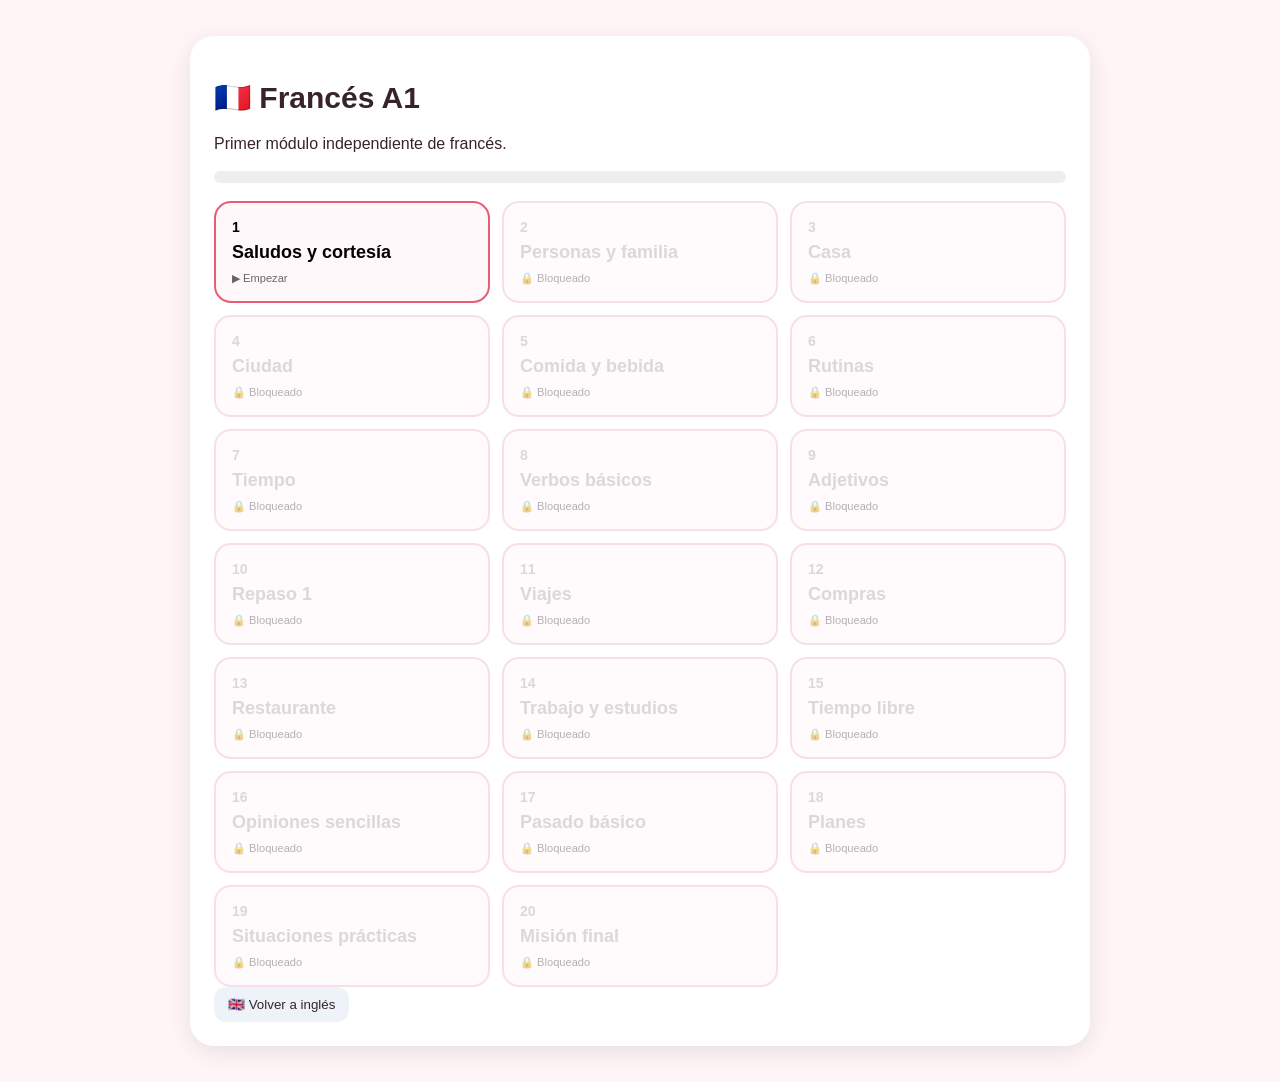
==== frances.html @ 710cd1b4 "Add files via upload" ====
<!doctype html><html lang="es"><head><meta charset="utf-8"><meta name="viewport" content="width=device-width,initial-scale=1,viewport-fit=cover"><meta name="theme-color" content="#e85d75"><title>Francés A1 · English Fun Start</title><link rel="stylesheet" href="frances.css"></head><body><main class="fr-wrap"><div id="app"></div></main><script src="frances.js"></script></body></html>
---- frances.css ----
body{margin:0;font-family:Arial,sans-serif;background:#fff4f6;color:#38232a}.fr-wrap{max-width:900px;margin:auto;padding:18px}.fr-card{background:#fff;border-radius:24px;padding:24px;box-shadow:0 6px 24px rgba(0,0,0,.09);margin:18px auto}.fr-card h1{font-size:30px}.fr-progress{height:12px;background:#eee;border-radius:20px;overflow:hidden;margin:18px 0}.fr-progress div{height:100%;background:#e85d75;width:0}.fr-levels{display:grid;grid-template-columns:repeat(auto-fit,minmax(220px,1fr));gap:12px}.fr-level{border:2px solid #f0c3cc;background:#fff8fa;border-radius:17px;padding:16px;text-align:left;min-height:100px;cursor:pointer}.fr-level.open{border-color:#e85d75}.fr-level.done{border-color:#56b883;background:#f2fff8}.fr-level.locked{opacity:.5}.fr-level b{font-size:14px}.fr-level span{display:block;font-size:18px;font-weight:bold;margin:7px 0}.fr-level small{color:#6f6266}.fr-answers{display:grid;gap:10px}.fr-answers button,.fr-main{border:0;border-radius:14px;padding:15px;font-size:17px;background:#e85d75;color:#fff;cursor:pointer}.fr-feedback{margin:15px 0}.ok,.bad{padding:14px;border-radius:14px;margin:12px 0}.ok{background:#e8fff1}.bad{background:#fff0f0}.fr-back{border:0;background:#edf3f8;color:#38232a;border-radius:12px;padding:10px 14px;cursor:pointer}.fr-top{display:flex;justify-content:space-between;align-items:center;gap:10px}.center{text-align:center}.fr-big{font-size:60px}
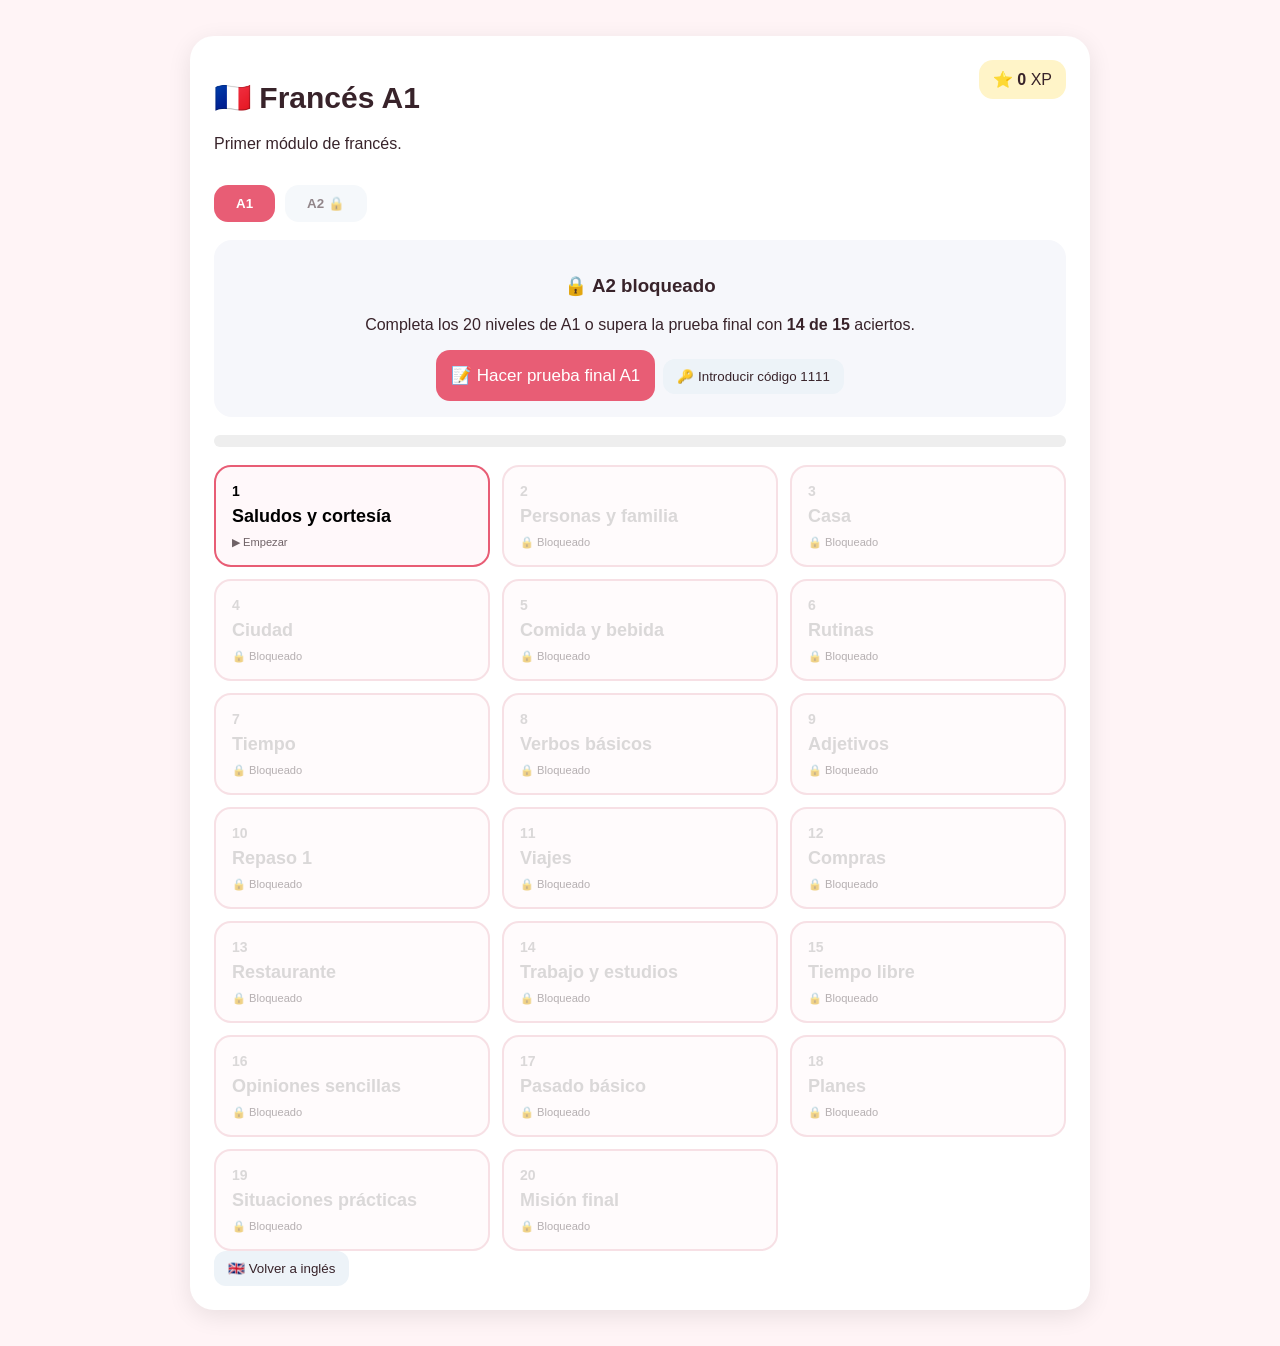
==== commit 59201dd0: "Add files via upload" ====
--- a/frances.html
+++ b/frances.html
@@ -1 +1 @@
-<!doctype html><html lang="es"><head><meta charset="utf-8"><meta name="viewport" content="width=device-width,initial-scale=1,viewport-fit=cover"><meta name="theme-color" content="#e85d75"><title>Francés A1 · English Fun Start</title><link rel="stylesheet" href="frances.css"></head><body><main class="fr-wrap"><div id="app"></div></main><script src="frances.js"></script></body></html>+<!doctype html><html lang="es"><head><meta charset="utf-8"><meta name="viewport" content="width=device-width,initial-scale=1,viewport-fit=cover"><meta name="theme-color" content="#e85d75"><title>Francés A1 + A2 · English Fun Start</title><link rel="stylesheet" href="frances.css"></head><body><main class="fr-wrap"><div id="app"></div></main><script src="frances.js"></script></body></html>
--- a/frances.css
+++ b/frances.css
@@ -1 +1 @@
-body{margin:0;font-family:Arial,sans-serif;background:#fff4f6;color:#38232a}.fr-wrap{max-width:900px;margin:auto;padding:18px}.fr-card{background:#fff;border-radius:24px;padding:24px;box-shadow:0 6px 24px rgba(0,0,0,.09);margin:18px auto}.fr-card h1{font-size:30px}.fr-progress{height:12px;background:#eee;border-radius:20px;overflow:hidden;margin:18px 0}.fr-progress div{height:100%;background:#e85d75;width:0}.fr-levels{display:grid;grid-template-columns:repeat(auto-fit,minmax(220px,1fr));gap:12px}.fr-level{border:2px solid #f0c3cc;background:#fff8fa;border-radius:17px;padding:16px;text-align:left;min-height:100px;cursor:pointer}.fr-level.open{border-color:#e85d75}.fr-level.done{border-color:#56b883;background:#f2fff8}.fr-level.locked{opacity:.5}.fr-level b{font-size:14px}.fr-level span{display:block;font-size:18px;font-weight:bold;margin:7px 0}.fr-level small{color:#6f6266}.fr-answers{display:grid;gap:10px}.fr-answers button,.fr-main{border:0;border-radius:14px;padding:15px;font-size:17px;background:#e85d75;color:#fff;cursor:pointer}.fr-feedback{margin:15px 0}.ok,.bad{padding:14px;border-radius:14px;margin:12px 0}.ok{background:#e8fff1}.bad{background:#fff0f0}.fr-back{border:0;background:#edf3f8;color:#38232a;border-radius:12px;padding:10px 14px;cursor:pointer}.fr-top{display:flex;justify-content:space-between;align-items:center;gap:10px}.center{text-align:center}.fr-big{font-size:60px}
+body{margin:0;font-family:Arial,sans-serif;background:#fff4f6;color:#38232a}.fr-wrap{max-width:900px;margin:auto;padding:18px}.fr-card{background:#fff;border-radius:24px;padding:24px;box-shadow:0 6px 24px rgba(0,0,0,.09);margin:18px auto}.fr-card h1{font-size:30px}.fr-header{display:flex;justify-content:space-between;gap:16px;align-items:flex-start}.fr-stats{background:#fff4c8;border-radius:14px;padding:10px 14px;white-space:nowrap}.fr-course-tabs{display:flex;gap:10px;margin:16px 0}.fr-tab{border:0;border-radius:14px;padding:11px 22px;background:#edf3f8;color:#38232a;font-weight:bold;cursor:pointer}.fr-tab.active{background:#e85d75;color:#fff}.fr-tab.locked{opacity:.55}.fr-progress{height:12px;background:#eee;border-radius:20px;overflow:hidden;margin:18px 0}.fr-progress div{height:100%;background:#e85d75;width:0}.fr-levels{display:grid;grid-template-columns:repeat(auto-fit,minmax(220px,1fr));gap:12px}.fr-level{border:2px solid #f0c3cc;background:#fff8fa;border-radius:17px;padding:16px;text-align:left;min-height:100px;cursor:pointer}.fr-level.open{border-color:#e85d75}.fr-level.done{border-color:#56b883;background:#f2fff8}.fr-level.locked{opacity:.5}.fr-level b{font-size:14px}.fr-level span{display:block;font-size:18px;font-weight:bold;margin:7px 0}.fr-level small{color:#6f6266}.fr-answers{display:grid;gap:10px}.fr-answers button,.fr-main{border:0;border-radius:14px;padding:15px;font-size:17px;background:#e85d75;color:#fff;cursor:pointer}.fr-feedback{margin:15px 0}.ok,.bad{padding:14px;border-radius:14px;margin:12px 0}.ok{background:#e8fff1}.bad{background:#fff0f0}.fr-back{border:0;background:#edf3f8;color:#38232a;border-radius:12px;padding:10px 14px;cursor:pointer}.fr-top{display:flex;justify-content:space-between;align-items:center;gap:10px}.center{text-align:center}.fr-big{font-size:60px}.fr-example{margin-top:14px;padding:12px 14px;border-radius:14px;background:#fff8e1;color:#243b53;line-height:1.45;text-align:left}.fr-example b{display:inline-block;margin-bottom:4px}.fr-meaning{color:#6f6266}.fr-listen{border:0;border-radius:12px;padding:10px 14px;background:#edf3f8;color:#38232a;font-size:16px;cursor:pointer;margin:4px 0 12px}.fr-listen:active{transform:scale(.98)}.fr-next{margin-top:14px;text-align:center;font-weight:bold;color:#6f6266}.fr-answers button:disabled{opacity:.65;cursor:default}.fr-question-tag{display:inline-block;background:#fff4c8;border-radius:10px;padding:6px 10px;font-size:13px;font-weight:bold}.fr-unlock{margin:18px 0;padding:16px;border-radius:18px;background:#f6f7fb;text-align:center}.fr-unlock .fr-back{margin-left:8px}@media(max-width:600px){.fr-card{padding:18px}.fr-header{flex-direction:column}.fr-stats{align-self:flex-start}.fr-levels{grid-template-columns:1fr}.fr-top{align-items:flex-start;flex-direction:column}}
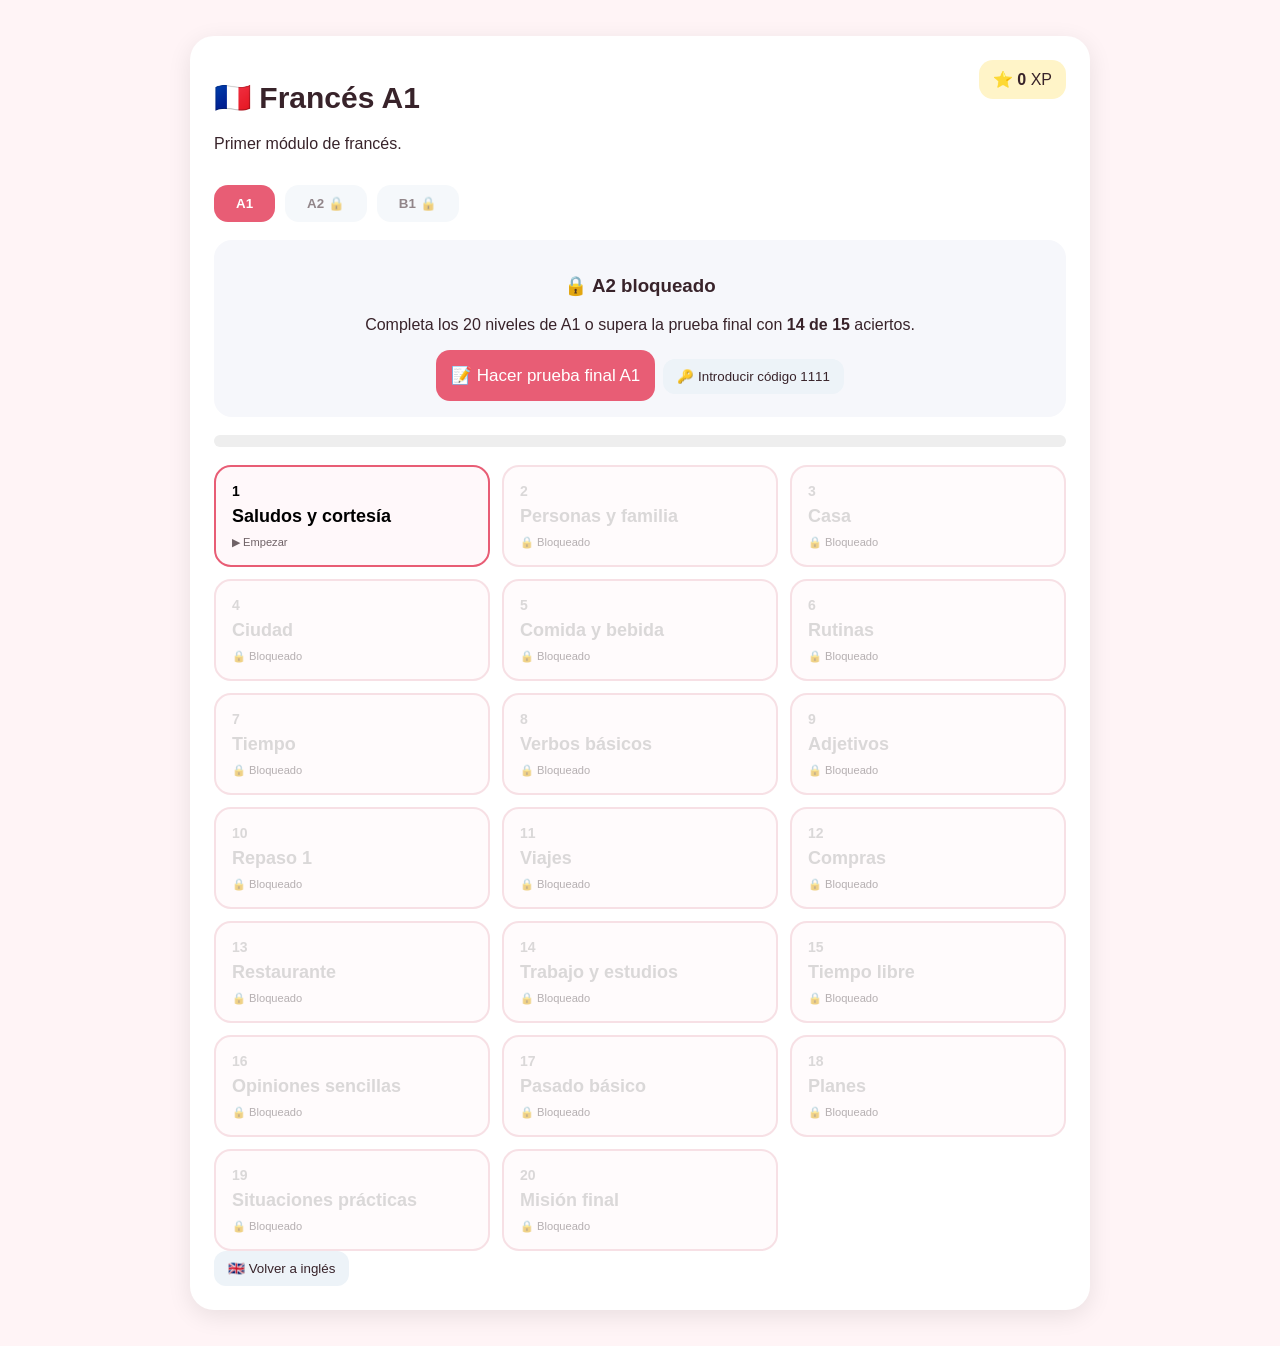
==== commit 91b864af: "Add files via upload" ====
--- a/frances.html
+++ b/frances.html
@@ -1 +1 @@
-<!doctype html><html lang="es"><head><meta charset="utf-8"><meta name="viewport" content="width=device-width,initial-scale=1,viewport-fit=cover"><meta name="theme-color" content="#e85d75"><title>Francés A1 + A2 · English Fun Start</title><link rel="stylesheet" href="frances.css"></head><body><main class="fr-wrap"><div id="app"></div></main><script src="frances.js"></script></body></html>+<!doctype html><html lang="es"><head><meta charset="utf-8"><meta name="viewport" content="width=device-width,initial-scale=1,viewport-fit=cover"><meta name="theme-color" content="#e85d75"><title>Francés A1 + A2 + B1 · English Fun Start</title><link rel="stylesheet" href="frances.css"></head><body><main class="fr-wrap"><div id="app"></div></main><script src="frances.js"></script></body></html>
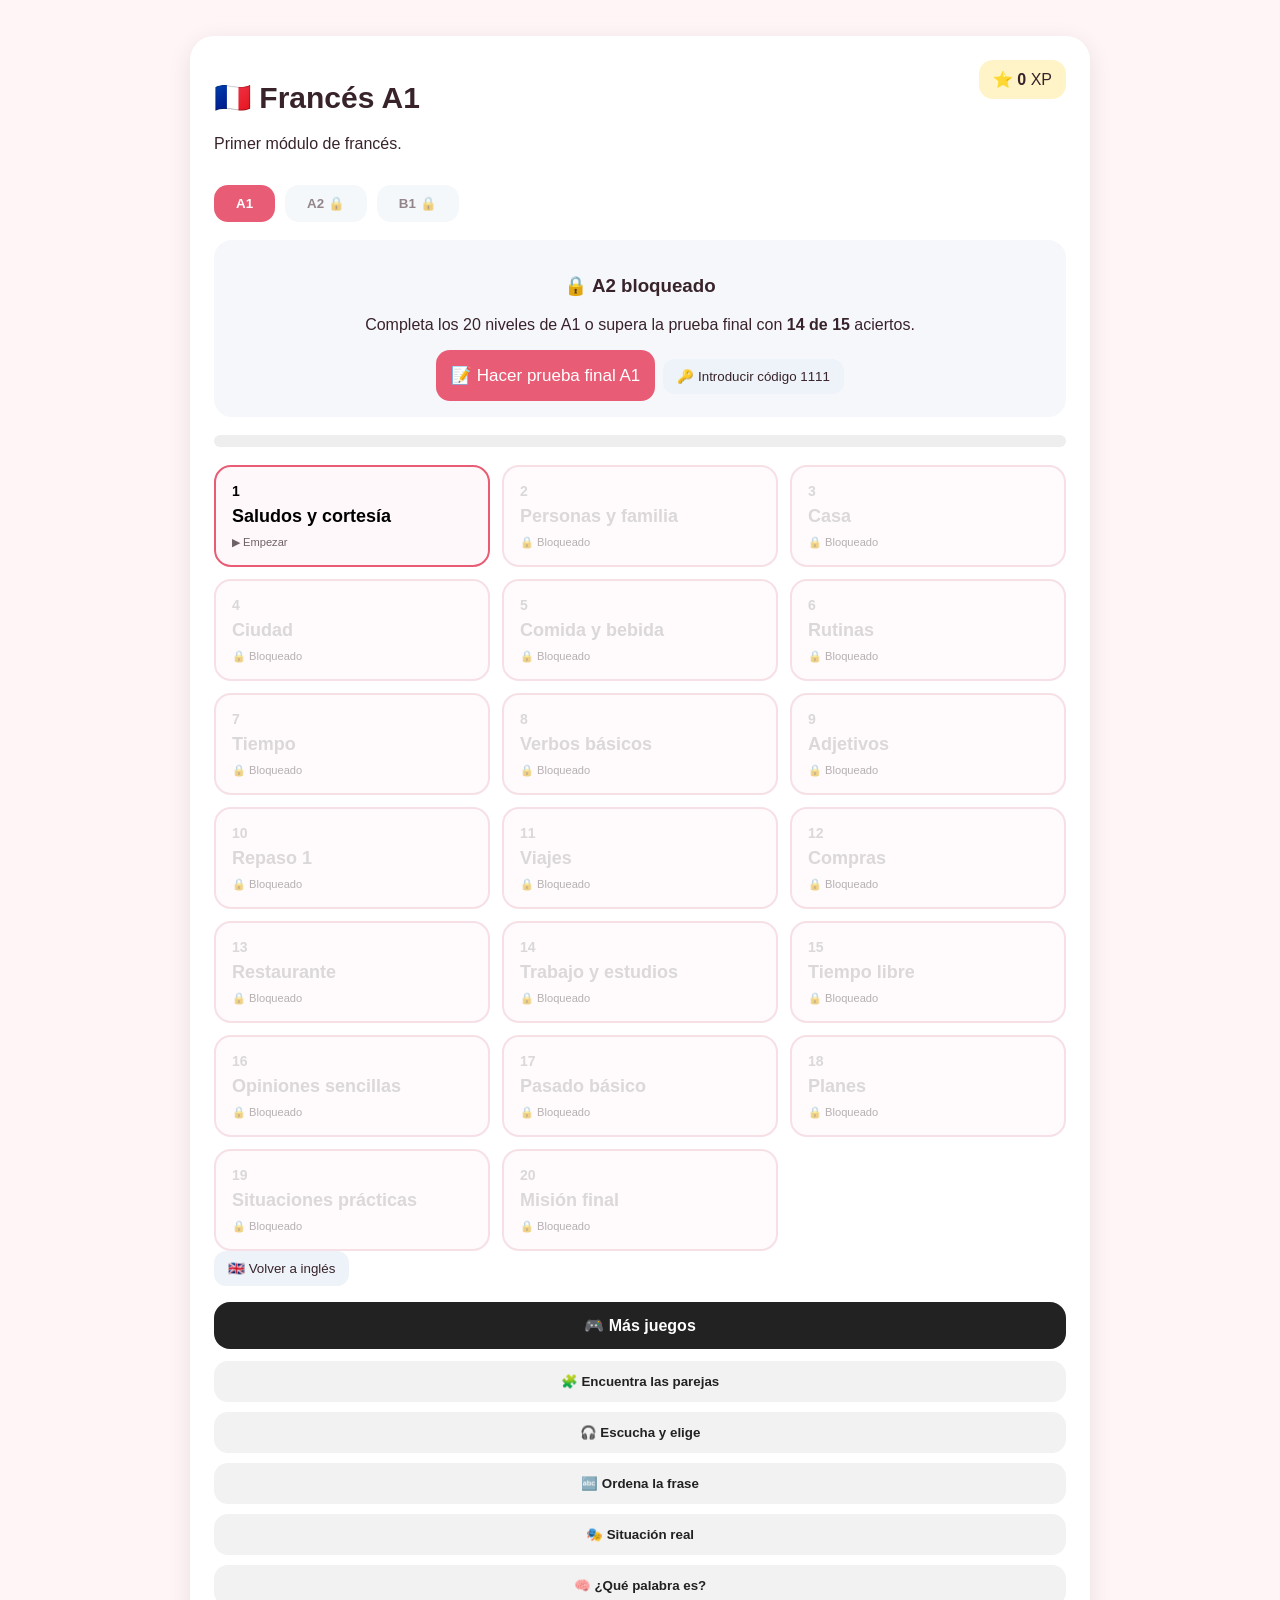
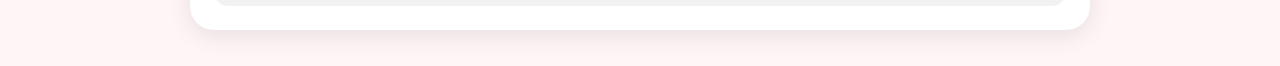
==== commit 0e760ffa: "Add files via upload" ====
--- a/frances.html
+++ b/frances.html
@@ -1 +1 @@
-<!doctype html><html lang="es"><head><meta charset="utf-8"><meta name="viewport" content="width=device-width,initial-scale=1,viewport-fit=cover"><meta name="theme-color" content="#e85d75"><title>Francés A1 + A2 + B1 · English Fun Start</title><link rel="stylesheet" href="frances.css"></head><body><main class="fr-wrap"><div id="app"></div></main><script src="frances.js"></script></body></html>+<!doctype html><html lang="es"><head><meta charset="utf-8"><meta name="viewport" content="width=device-width,initial-scale=1,viewport-fit=cover"><meta name="theme-color" content="#e85d75"><title>Francés A1 + A2 + B1 · English Fun Start</title><link rel="stylesheet" href="frances.css"><link rel="stylesheet" href="extra-games.css"></head><body><main class="fr-wrap"><div id="app"></div></main><script src="frances.js"></script><script src="extra-games.js"></script></body></html>
--- a/extra-games.css
+++ b/extra-games.css
@@ -0,0 +1 @@
+.extra-games-wrap{margin-top:16px}.extra-games-btn{width:100%;border:0;border-radius:16px;padding:14px 16px;font-weight:800;font-size:1rem;cursor:pointer;background:#222;color:#fff}.extra-games-menu{display:grid;gap:10px;margin-top:12px}.extra-game-btn{border:0;border-radius:14px;padding:13px;background:#f2f2f2;color:#222;font-weight:700;cursor:pointer}.extra-game-card{margin-top:14px;padding:18px;border-radius:20px;background:#fff;box-shadow:0 10px 30px rgba(0,0,0,.10)}.extra-game-card h2{margin-top:0}.extra-game-answers{display:grid;gap:10px;margin:14px 0}.extra-game-answers button,.extra-token{border:1px solid #ddd;border-radius:12px;background:#fafafa;padding:12px;font-size:1rem;cursor:pointer}.extra-feedback{padding:12px;border-radius:12px;margin-top:12px}.extra-ok{background:#e7f7ea}.extra-bad{background:#fff0f0}.extra-back{border:0;border-radius:12px;padding:10px 14px;background:#eee;font-weight:700;cursor:pointer}.extra-pairs{display:grid;grid-template-columns:repeat(2,1fr);gap:10px;margin-top:14px}.extra-pair{min-height:72px;border:0;border-radius:14px;background:#f3f3f3;padding:10px;font-weight:700;cursor:pointer}.extra-pair.revealed{background:#fff7c7}.extra-pair.matched{background:#dff5e5}.extra-order{display:flex;flex-wrap:wrap;gap:8px;margin:16px 0}.extra-token{padding:10px 12px}.extra-current{min-height:48px;padding:12px;border-radius:12px;background:#f7f7f7}.extra-small{opacity:.75;font-size:.9rem}
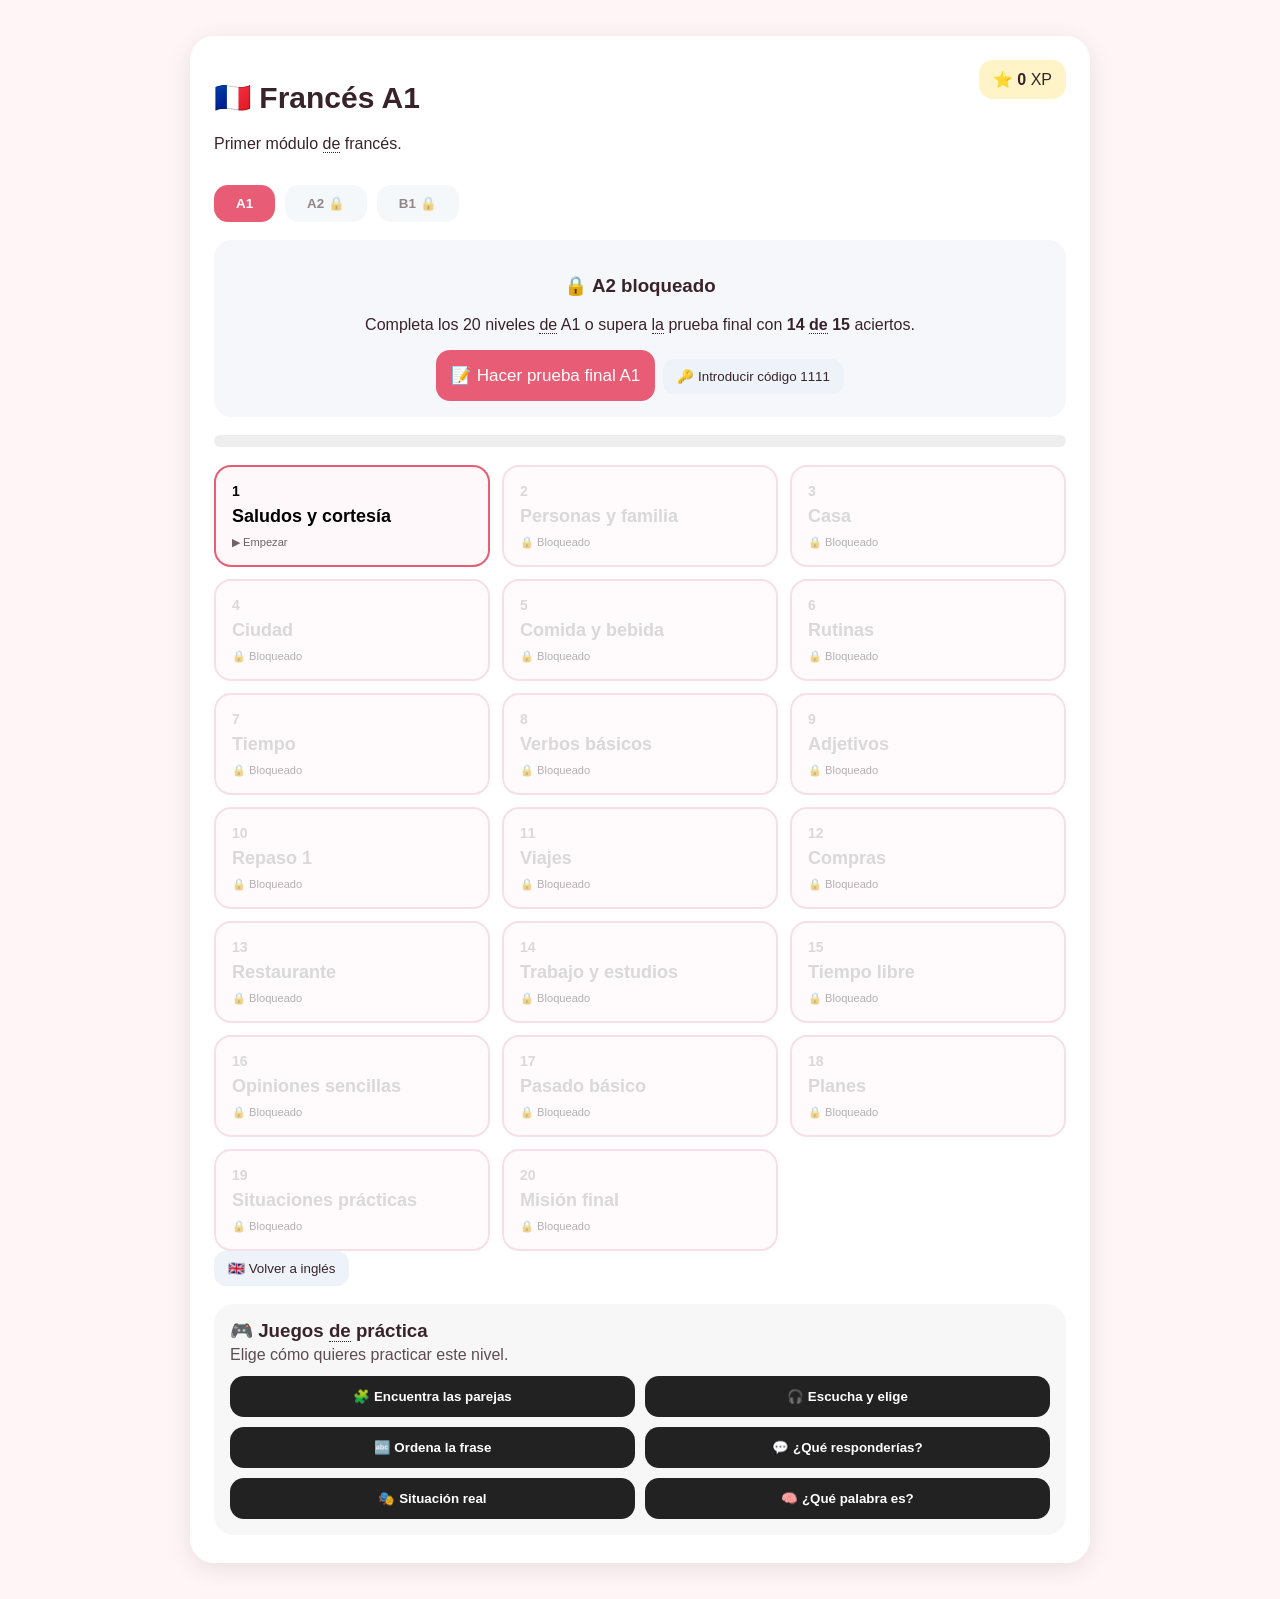
==== commit 5438d72e: "Add files via upload" ====
--- a/frances.html
+++ b/frances.html
@@ -1 +1 @@
-<!doctype html><html lang="es"><head><meta charset="utf-8"><meta name="viewport" content="width=device-width,initial-scale=1,viewport-fit=cover"><meta name="theme-color" content="#e85d75"><title>Francés A1 + A2 + B1 · English Fun Start</title><link rel="stylesheet" href="frances.css"><link rel="stylesheet" href="extra-games.css"></head><body><main class="fr-wrap"><div id="app"></div></main><script src="frances.js"></script><script src="extra-games.js"></script></body></html>+<!doctype html><html lang="es"><head><meta charset="utf-8"><meta name="viewport" content="width=device-width,initial-scale=1,viewport-fit=cover"><meta name="theme-color" content="#e85d75"><title>Francés A1 + A2 + B1 · English Fun Start</title><link rel="stylesheet" href="frances.css"><link rel="stylesheet" href="extra-games.css"></head><body><main class="fr-wrap"><div id="app"></div></main><script src="frances.js"></script><script src="level-games.js"></script><script src="extra-games.js"></script><script src="multilingual-word-help.js"></script></body></html>
--- a/extra-games.css
+++ b/extra-games.css
@@ -1 +1,2 @@
-.extra-games-wrap{margin-top:16px}.extra-games-btn{width:100%;border:0;border-radius:16px;padding:14px 16px;font-weight:800;font-size:1rem;cursor:pointer;background:#222;color:#fff}.extra-games-menu{display:grid;gap:10px;margin-top:12px}.extra-game-btn{border:0;border-radius:14px;padding:13px;background:#f2f2f2;color:#222;font-weight:700;cursor:pointer}.extra-game-card{margin-top:14px;padding:18px;border-radius:20px;background:#fff;box-shadow:0 10px 30px rgba(0,0,0,.10)}.extra-game-card h2{margin-top:0}.extra-game-answers{display:grid;gap:10px;margin:14px 0}.extra-game-answers button,.extra-token{border:1px solid #ddd;border-radius:12px;background:#fafafa;padding:12px;font-size:1rem;cursor:pointer}.extra-feedback{padding:12px;border-radius:12px;margin-top:12px}.extra-ok{background:#e7f7ea}.extra-bad{background:#fff0f0}.extra-back{border:0;border-radius:12px;padding:10px 14px;background:#eee;font-weight:700;cursor:pointer}.extra-pairs{display:grid;grid-template-columns:repeat(2,1fr);gap:10px;margin-top:14px}.extra-pair{min-height:72px;border:0;border-radius:14px;background:#f3f3f3;padding:10px;font-weight:700;cursor:pointer}.extra-pair.revealed{background:#fff7c7}.extra-pair.matched{background:#dff5e5}.extra-order{display:flex;flex-wrap:wrap;gap:8px;margin:16px 0}.extra-token{padding:10px 12px}.extra-current{min-height:48px;padding:12px;border-radius:12px;background:#f7f7f7}.extra-small{opacity:.75;font-size:.9rem}
+.extra-games-wrap{margin:18px 0 4px;padding:16px;border-radius:20px;background:#f7f7f7}.extra-games-wrap h3{margin:0 0 4px}.extra-games-intro{margin:0 0 12px;opacity:.8}.extra-games-menu{display:grid;grid-template-columns:1fr 1fr;gap:10px}.extra-game-btn{border:0;border-radius:14px;padding:13px;background:#222;color:#fff;font-weight:800;cursor:pointer}.extra-game-card{margin-top:14px;padding:18px;border-radius:20px;background:#fff;box-shadow:0 10px 30px rgba(0,0,0,.10)}.extra-game-card h2{margin-top:8px}.extra-game-answers{display:grid;gap:10px;margin:14px 0}.extra-game-answers button,.extra-token{border:1px solid #ddd;border-radius:12px;background:#fafafa;padding:12px;font-size:1rem;cursor:pointer}.extra-feedback{padding:12px;border-radius:12px;margin-top:12px;background:#f3f3f3}.extra-pairs{display:grid;grid-template-columns:repeat(2,1fr);gap:10px;margin-top:14px}.extra-pair{min-height:72px;border:0;border-radius:14px;background:#f3f3f3;padding:10px;font-weight:700;cursor:pointer}.extra-pair.revealed{background:#fff7c7}.extra-pair.matched{background:#dff5e5}.extra-order{display:flex;flex-wrap:wrap;gap:8px;margin:16px 0}.extra-token{padding:10px 12px}.extra-current{min-height:48px;padding:12px;border-radius:12px;background:#f7f7f7}.extra-small{opacity:.75;font-size:.9rem}.extra-back{border:0;border-radius:12px;padding:10px 14px;background:#eee;font-weight:700;cursor:pointer}@media(max-width:560px){.extra-games-menu{grid-template-columns:1fr}}
+.required-level-games{margin-top:12px}.required-level-games .it-top{display:flex;justify-content:space-between;gap:12px;align-items:center;flex-wrap:wrap}.extra-progress{text-align:center;margin:14px 0;font-weight:700}.mwh-word{border-bottom:1px dotted currentColor;cursor:pointer}.mwh-popup{position:fixed;z-index:99999;max-width:250px;padding:10px 12px;border-radius:12px;background:#fff;box-shadow:0 8px 28px rgba(0,0,0,.22);display:flex;flex-direction:column;gap:4px;color:#222}.mwh-popup b{font-size:1.05rem}.mwh-popup span{font-size:.95rem}
